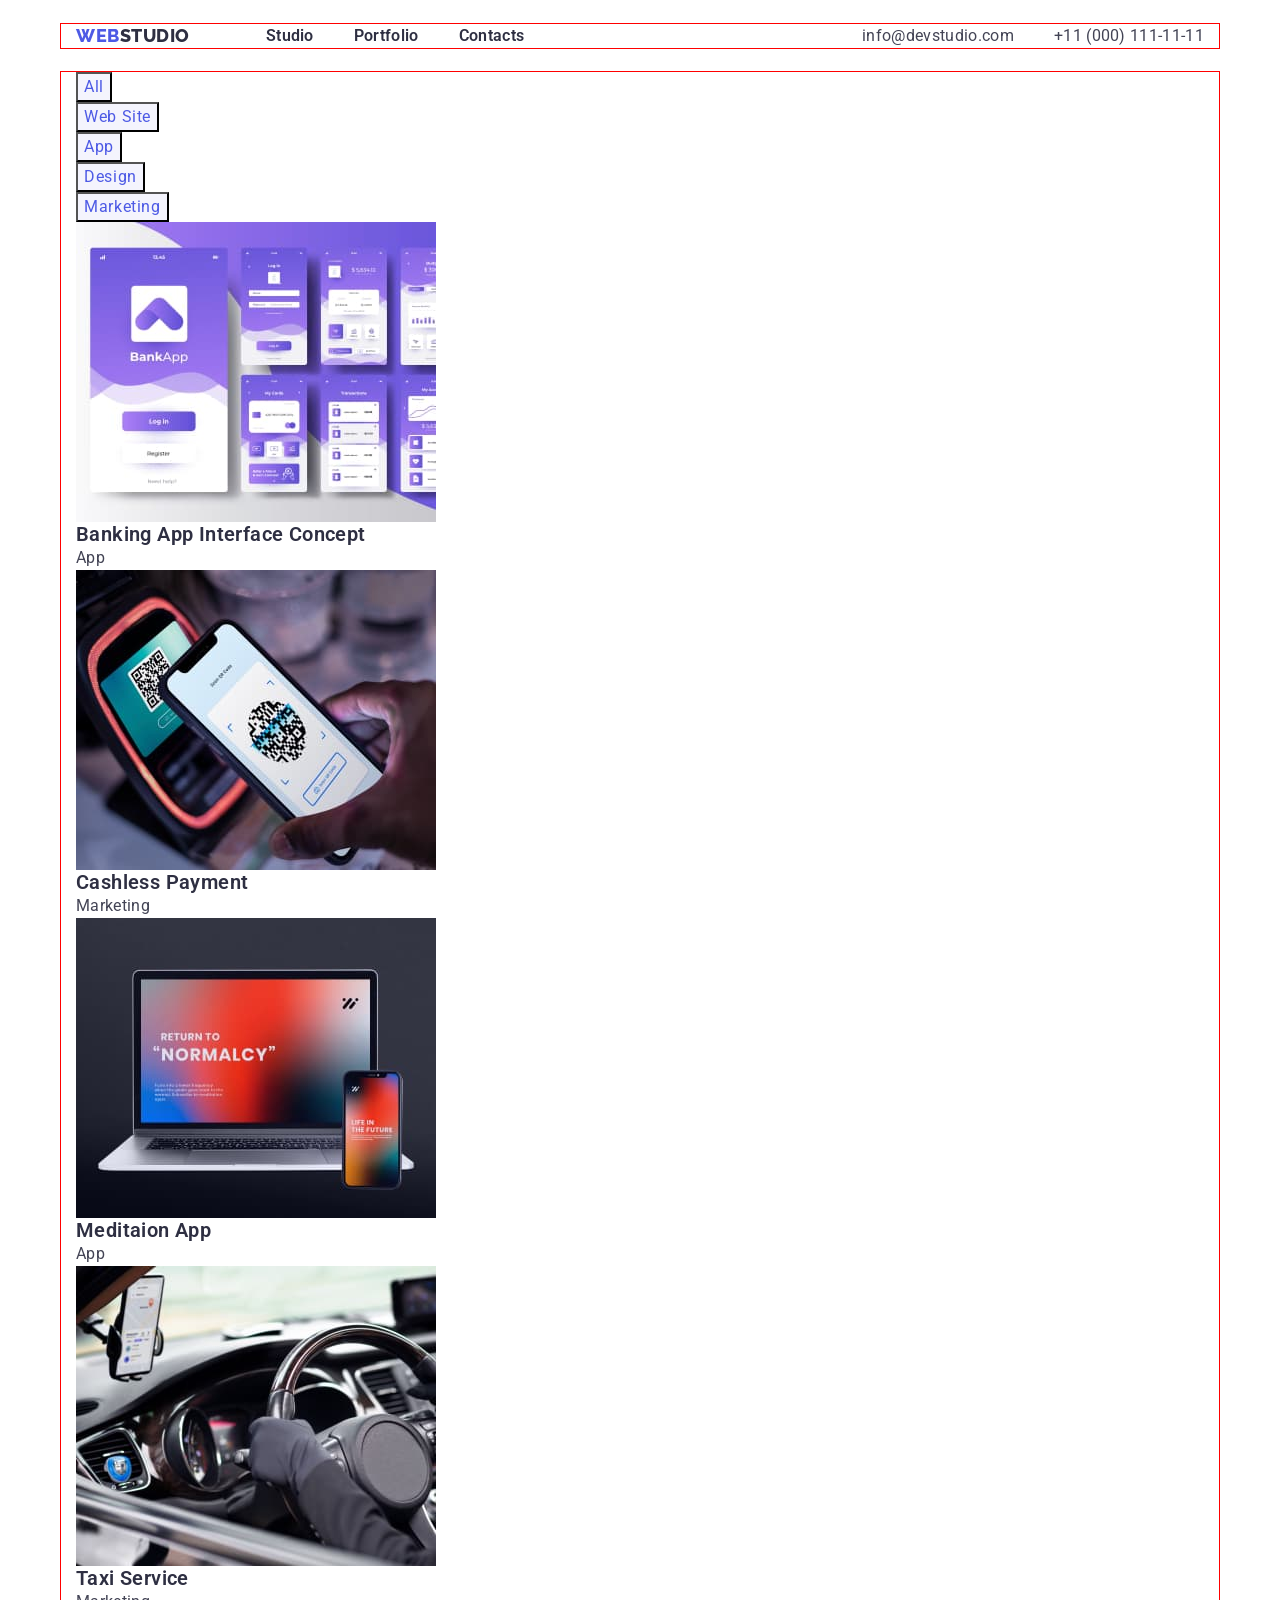
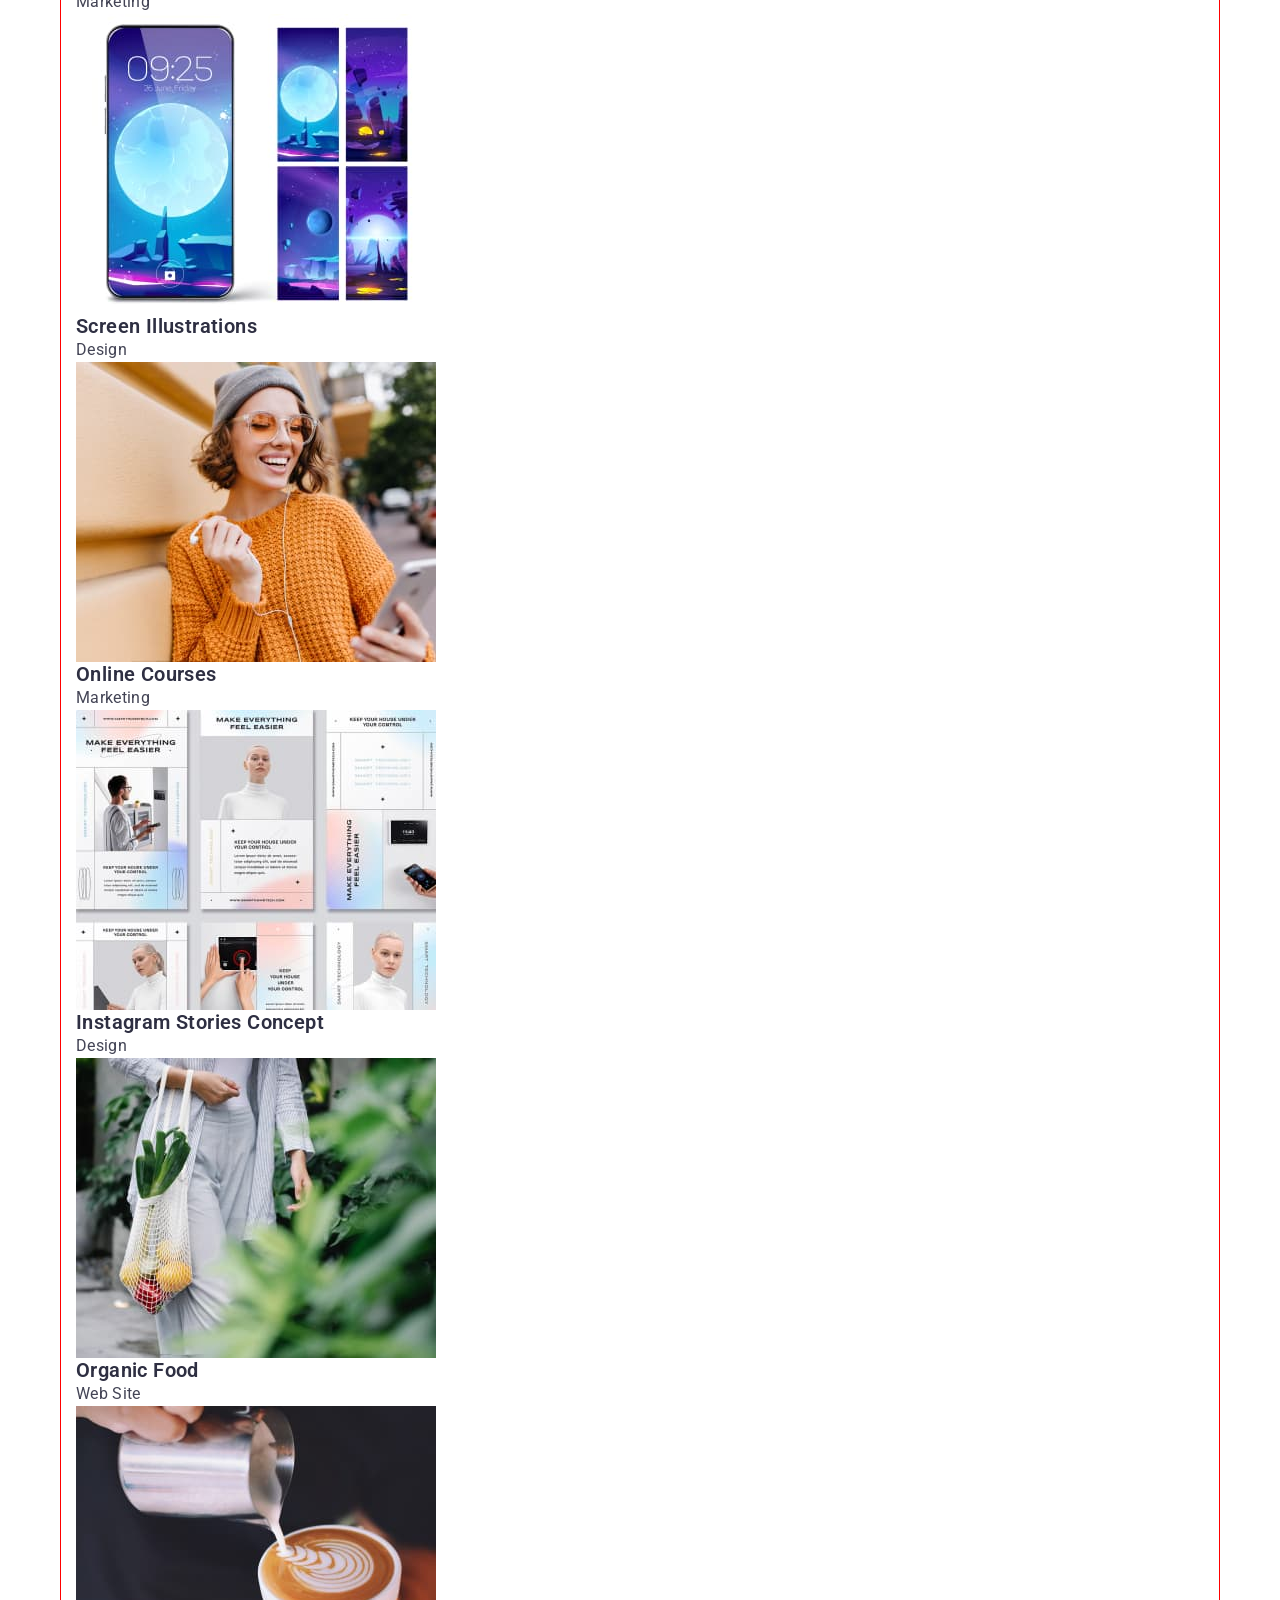
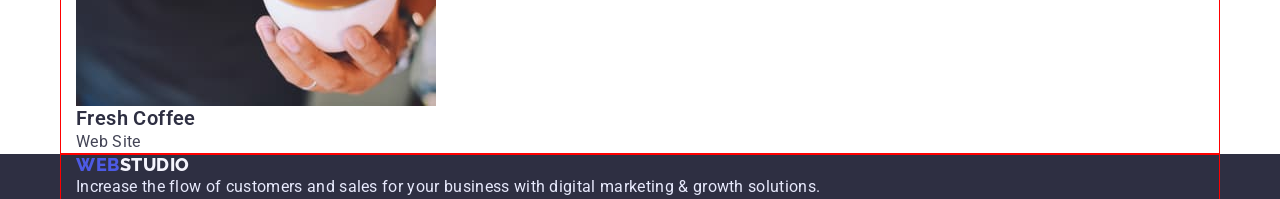
==== portfolio.html @ eb42c582 "Add the beginning ot the 3rd HW" ====
<!DOCTYPE html>
<html lang="en">
  <head>
    <meta charset="UTF-8" />
    <meta http-equiv="X-UA-Compatible" content="IE=edge" />
    <meta name="viewport" content="width=device-width, initial-scale=1.0" />
    <title>Portfolio</title>

    <link rel="preconnect" href="https://fonts.googleapis.com" />
    <link rel="preconnect" href="https://fonts.gstatic.com" crossorigin />
    <link
      href="https://fonts.googleapis.com/css2?family=Raleway:wght@800&family=Roboto:wght@400;500;700;900&display=swap"
      rel="stylesheet"
    />
    <link
      rel="stylesheet"
      href="https://cdnjs.cloudflare.com/ajax/libs/modern-normalize/1.1.0/modern-normalize.min.css"
      integrity="sha512-wpPYUAdjBVSE4KJnH1VR1HeZfpl1ub8YT/NKx4PuQ5NmX2tKuGu6U/JRp5y+Y8XG2tV+wKQpNHVUX03MfMFn9Q=="
      crossorigin="anonymous"
      referrerpolicy="no-referrer"
    />
    <link rel="stylesheet" href="./css/styles.css" />
  </head>

  <body class="body">
    <header class="header">
      <div class="container header-container">
        <nav class="header-nav">
          <a href="./index.html" class="header-logo link"
            >web<span>studio</span></a
          >
          <ul class="header-list list">
            <li><a href="./index.html" class="header-link link">Studio</a></li>
            <li><a href="" class="header-link link">Portfolio</a></li>
            <li><a href="" class="header-link link">Contacts</a></li>
          </ul>
        </nav>
        <ul class="header-contacts list">
          <li>
            <a
              href="mailto:info@devstudio.com"
              class="header-contacts-item link"
              >info@devstudio.com</a
            >
          </li>
          <li>
            <a href="tel:+110001111111" class="header-contacts-item link"
              >+11 (000) 111-11-11</a
            >
          </li>
        </ul>
      </div>
    </header>

    <main>
      <section class="portfolio-site">
        <div class="container">
          <h1 class="visually-hidden">Portfolio</h1>
          <ul class="portfolio-button-list list">
            <li><button type="button" class="portfolio-btn">All</button></li>
            <li>
              <button type="button" class="portfolio-btn">Web Site</button>
            </li>
            <li><button type="button" class="portfolio-btn">App</button></li>
            <li><button type="button" class="portfolio-btn">Design</button></li>
            <li>
              <button type="button" class="portfolio-btn">Marketing</button>
            </li>
          </ul>
          <ul class="portfolio-offer list">
            <li class="portfolio-offer-item">
              <img
                src="./images/portfolio-pic-1.jpg"
                alt="Inferface of an banking app"
                width="360"
                height="300"
              />
              <h2 class="offer-name">Banking App Interface Concept</h2>
              <p class="offer-type">App</p>
            </li>
            <li class="portfolio-offer-item">
              <img
                src="./images/portfolio-pic-2.jpg"
                alt="Process of cashless payment"
                width="360"
                height="300"
              />
              <h2 class="offer-name">Cashless Payment</h2>
              <p class="offer-type">Marketing</p>
            </li>
            <li class="portfolio-offer-item">
              <img
                src="./images/portfolio-pic-3.jpg"
                alt="Interface of an App on the screens of a computer and a mobile phone"
                width="360"
                height="300"
              />
              <h2 class="offer-name">Meditaion App</h2>
              <p class="offer-type">App</p>
            </li>
            <li class="portfolio-offer-item">
              <img
                src="./images/portfolio-pic-4.jpg"
                alt="Driver's seat in a car"
                width="360"
                height="300"
              />
              <h2 class="offer-name">Taxi Service</h2>
              <p class="offer-type">Marketing</p>
            </li>
            <li class="portfolio-offer-item">
              <img
                src="./images/portfolio-pic-5.jpg"
                alt="Design of screens of a mobile phone"
                width="360"
                height="300"
              />
              <h2 class="offer-name">Screen Illustrations</h2>
              <p class="offer-type">Design</p>
            </li>
            <li class="portfolio-offer-item">
              <img
                src="./images/portfolio-pic-6.jpg"
                alt="A smiling lady with a mobile phone"
                width="360"
                height="300"
              />
              <h2 class="offer-name">Online Courses</h2>
              <p class="offer-type">Marketing</p>
            </li>
            <li class="portfolio-offer-item">
              <img
                src="./images/portfolio-pic-7.jpg"
                alt="Ideas of Instagram Stories"
                width="360"
                height="300"
              />
              <h2 class="offer-name">Instagram Stories Concept</h2>
              <p class="offer-type">Design</p>
            </li>
            <li class="portfolio-offer-item">
              <img
                src="./images/portfolio-pic-8.jpg"
                alt="Food in an eco-bag"
                width="360"
                height="300"
              />
              <h2 class="offer-name">Organic Food</h2>
              <p class="offer-type">Web Site</p>
            </li>
            <li class="portfolio-offer-item">
              <img
                src="./images/portfolio-pic-9.jpg"
                alt="Coffee"
                width="360"
                height="300"
              />
              <h2 class="offer-name">Fresh Coffee</h2>
              <p class="offer-type">Web Site</p>
            </li>
          </ul>
        </div>
      </section>
    </main>

    <footer class="footer">
      <div class="container">
        <a href="./index.html" class="footer-logo link"
          >web<span>studio</span></a
        >
        <p class="footer-text">
          Increase the flow of customers and sales for your business with
          digital marketing & growth solutions.
        </p>
      </div>
    </footer>
  </body>
</html>
---- css/styles.css ----
:root {
  --main-title-color: #2e2f42;
  --main-text-color: #434455;
  --main-background-color: #ffffff;
  --secondary-background-color: #2e2f42;
  --button-background-color-accent: #4d5ae5;
}

p,
h1,
h2,
h3,
h4,
h5,
h6 {
  margin: 0;
}

ul {
  margin: 0;
  padding-left: 0;
}

img {
  display: block;
  max-width: 100%;
  height: auto;
}

.list {
  list-style: none;
}

.link {
  text-decoration: none;
}

.body {
  font-family: "Roboto", sans-serif;
}

/* --------- Header ----------*/

.container {
  outline: 1px solid red;
  width: 1158px;
  padding-left: 15px;
  padding-right: 15px;
  margin: 0 auto;
}

.header {
  padding-top: 24px;
  padding-bottom: 24px;
  background-color: #ffffff;
}

.header-container {
  display: flex;
}

.header-nav {
  display: flex;
  align-items: center;
  margin-right: auto;
}

.header-logo {
  margin-right: 76px;
  font-family: "Raleway", sans-serif;
  font-weight: 800;
  font-size: 18px;
  line-height: 1.17;
  letter-spacing: 0.03em;
  text-transform: uppercase;
  color: #4d5ae5;
}

.header-logo > span {
  color: #2e2f42;
}

.header-list {
  display: flex;
  gap: 40px;
}

.header-link {
  font-weight: 600;
  font-size: 16px;
  line-height: 1.5;
  letter-spacing: 0.02em;
  color: #2e2f42;
}

.header-link:hover,
.header-link:focus {
  color: #4d5ae5;
}

.header-contacts {
  display: flex;
  gap: 40px;
}

.header-contacts-item {
  font-weight: 400;
  font-size: 16px;
  line-height: 1.5;
  letter-spacing: 0.02em;
  color: #434455;
}

.header-contacts-item:hover,
.header-contacts-item:focus {
  color: #404bbf;
}

/* --------- Hero ----------*/
.hero {
  background-color: var(--secondary-background-color);
  text-align: center;
  padding-top: 188px;
  padding-bottom: 188px;
}

.hero-title {
  width: 494px;
  margin-bottom: 48px;
  font-weight: 700;
  font-size: 56px;
  line-height: 1.07;
  letter-spacing: 0.02em;
  text-align: center;
  color: #ffffff;
}

.hero-button {
  display: inline-block;
  font-family: "Roboto", sans-serif;
  font-size: 16px;
  color: #ffffff;
  background-color: var(--button-background-color-accent);
  cursor: pointer;
}

.hero-button:hover,
.hero-button:focus {
  color: #ffffff;
  background-color: #404bbf;
}

/* --------- Values ----------*/
.values {
  background-color: var(--main-background-color);
}

.visually-hidden {
  position: absolute;
  width: 1px;
  height: 1px;
  margin: -1px;
  border: 0;
  padding: 0;
  white-space: nowrap;
  clip-path: inset(100%);
  clip: rect(0 0 0 0);
  overflow: hidden;
}

.values-item {
  font-weight: 600;
  font-size: 20px;
  line-height: 1.02;
  letter-spacing: 0.02em;
  color: var(--main-title-color);
}

.values-item-text {
  font-size: 16px;
  line-height: 1.28;
  letter-spacing: 0.02em;
  color: var(--main-text-color);
}

/* --------- What are we doing ----------*/
.offer {
  background-color: var(--main-background-color);
}

.offer-title {
  font-weight: 600;
  font-size: 36px;
  line-height: 1.11;
  letter-spacing: 0.02em;
  color: var(--main-title-color);
}

/* --------- Our team ----------*/
.team {
  background-color: #f4f4fd;
}

.team-title {
  font-weight: 600;
  font-size: 36px;
  line-height: 1.11;
  letter-spacing: 0.02em;
  color: var(--main-title-color);
}

.team-item {
  background-color: var(--main-background-color);
}

.team-name {
  font-weight: 600;
  font-size: 20px;
  line-height: 1.2;
  letter-spacing: 0.02em;
  color: var(--main-title-color);
}

.team-position {
  font-size: 16px;
  line-height: 1.5;
  letter-spacing: 0.02em;
  color: var(--main-text-color);
}

/* --------- Footer ----------*/
.footer {
  background-color: var(--secondary-background-color);
}

.footer-logo {
  font-family: "Raleway", sans-serif;
  font-weight: 800;
  font-size: 18px;
  line-height: 1.17;
  letter-spacing: 0.03em;
  text-transform: uppercase;
  color: #4d5ae5;
}

.footer-logo > span {
  color: #f4f4fd;
}

.footer-text {
  font-size: 16px;
  line-height: 1.5;
  letter-spacing: 0.02em;
  color: #e7e9fc;
}

/* --------- Portfolio  ----------*/

.portfolio-site {
  background-color: var(--main-background-color);
}

.portfolio-btn {
  font-family: "Roboto", sans-serif;
  font-size: 16px;
  line-height: 1.5;
  letter-spacing: 0.04em;
  color: #4d5ae5;
  background-color: #f4f4fd;
  cursor: pointer;
}

.portfolio-btn:hover,
.portfolio-btn:focus {
  color: #ffffff;
  background-color: var(--button-background-color-accent);
}

.offer-name {
  font-weight: 600;
  font-size: 20px;
  line-height: 1.2;
  letter-spacing: 0.02em;
  color: var(--main-title-color);
}

.offer-type {
  font-size: 16px;
  line-height: 1.5;
  letter-spacing: 0.02em;
  color: var(--main-text-color);
}
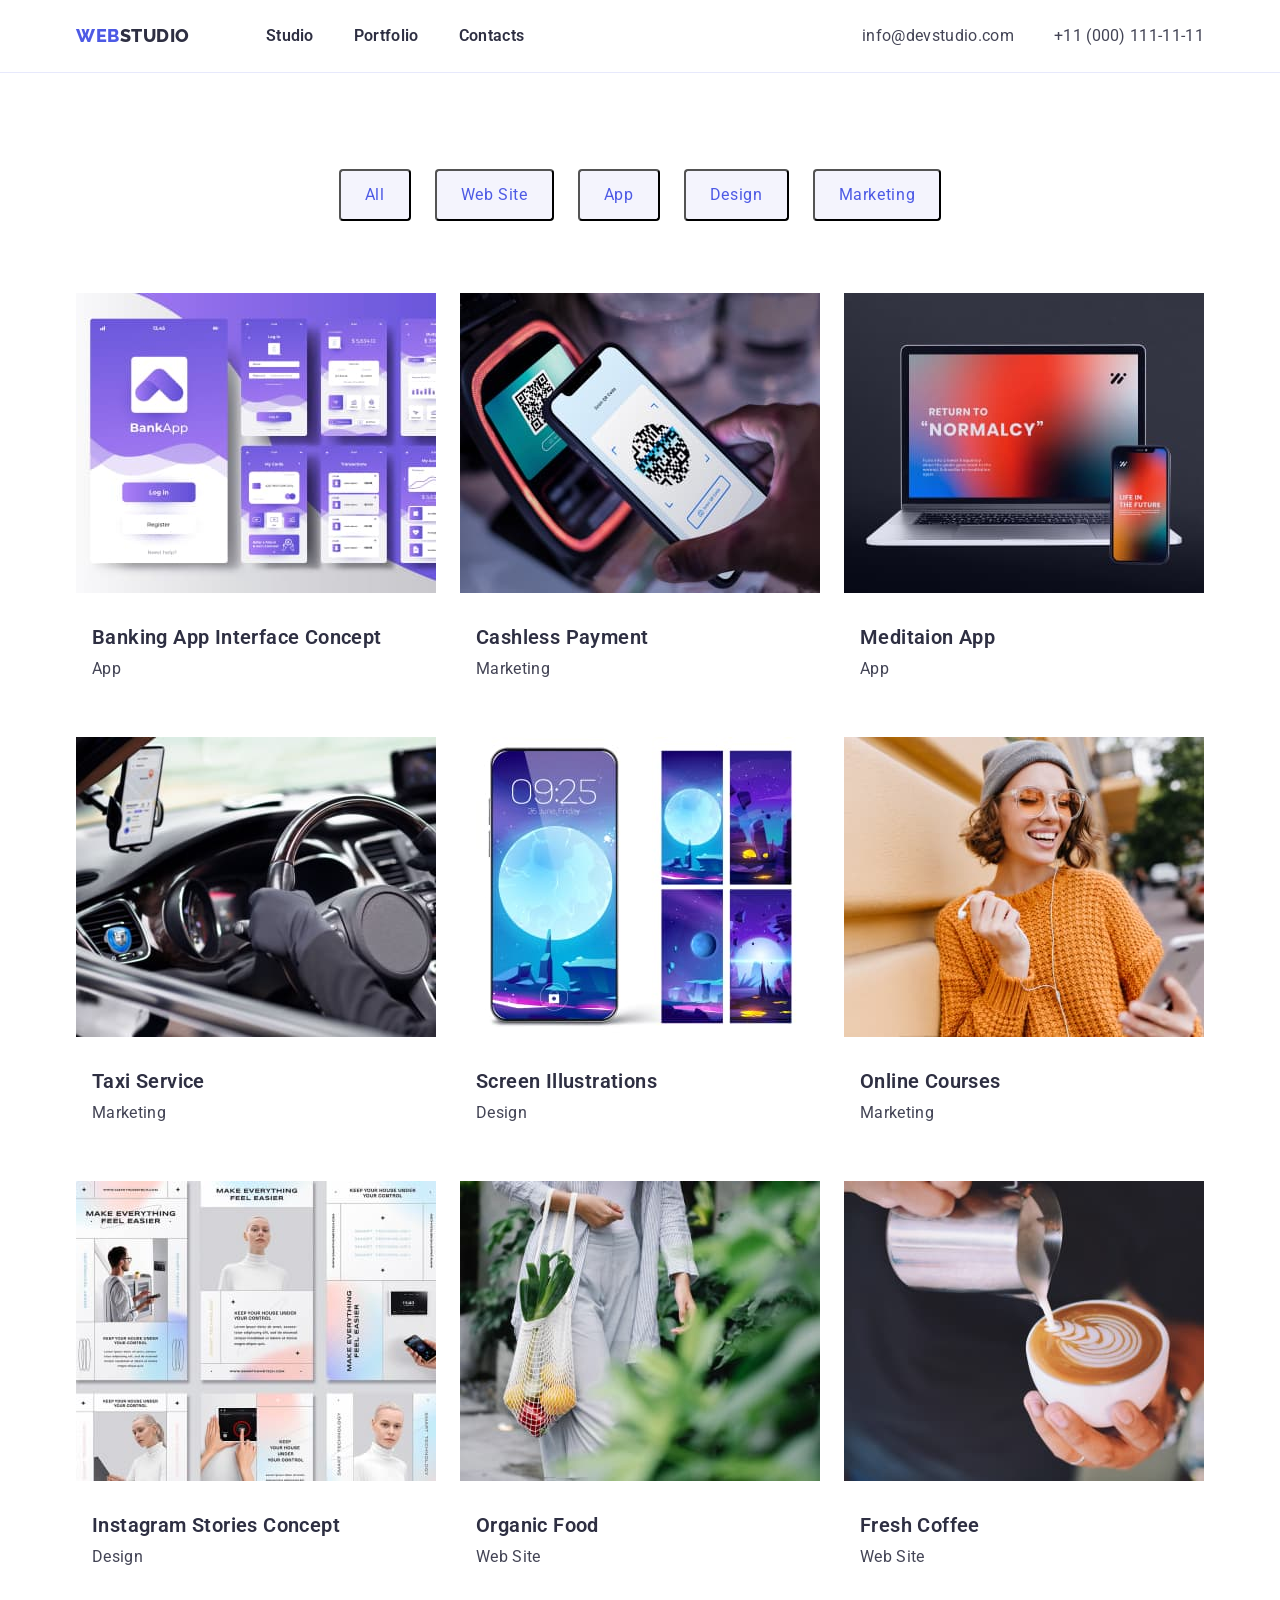
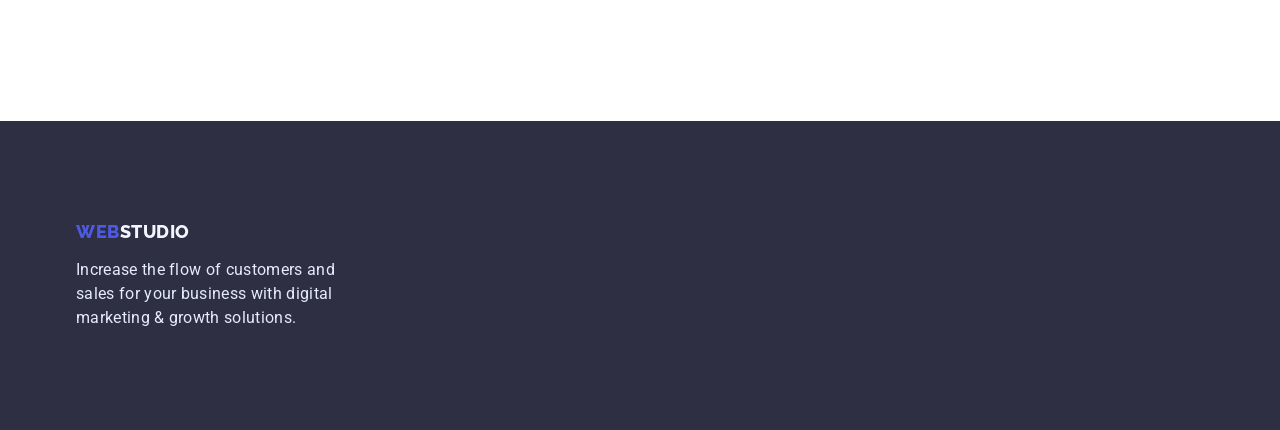
==== commit 29b1813a: "Use Block model and add Flex HW 3 for GoIT" ====
--- a/portfolio.html
+++ b/portfolio.html
@@ -54,7 +54,7 @@
 
     <main>
       <section class="portfolio-site">
-        <div class="container">
+        <div class="container portfolio-site-container">
           <h1 class="visually-hidden">Portfolio</h1>
           <ul class="portfolio-button-list list">
             <li><button type="button" class="portfolio-btn">All</button></li>
@@ -62,7 +62,9 @@
               <button type="button" class="portfolio-btn">Web Site</button>
             </li>
             <li><button type="button" class="portfolio-btn">App</button></li>
-            <li><button type="button" class="portfolio-btn">Design</button></li>
+            <li>
+              <button type="button" class="portfolio-btn">Design</button>
+            </li>
             <li>
               <button type="button" class="portfolio-btn">Marketing</button>
             </li>
@@ -75,8 +77,10 @@
                 width="360"
                 height="300"
               />
-              <h2 class="offer-name">Banking App Interface Concept</h2>
-              <p class="offer-type">App</p>
+              <div class="portfolio-offer-text">
+                <h2 class="offer-name">Banking App Interface Concept</h2>
+                <p class="offer-type">App</p>
+              </div>
             </li>
             <li class="portfolio-offer-item">
               <img
@@ -85,8 +89,10 @@
                 width="360"
                 height="300"
               />
-              <h2 class="offer-name">Cashless Payment</h2>
-              <p class="offer-type">Marketing</p>
+              <div class="portfolio-offer-text">
+                <h2 class="offer-name">Cashless Payment</h2>
+                <p class="offer-type">Marketing</p>
+              </div>
             </li>
             <li class="portfolio-offer-item">
               <img
@@ -95,8 +101,10 @@
                 width="360"
                 height="300"
               />
-              <h2 class="offer-name">Meditaion App</h2>
-              <p class="offer-type">App</p>
+              <div class="portfolio-offer-text">
+                <h2 class="offer-name">Meditaion App</h2>
+                <p class="offer-type">App</p>
+              </div>
             </li>
             <li class="portfolio-offer-item">
               <img
@@ -105,8 +113,10 @@
                 width="360"
                 height="300"
               />
-              <h2 class="offer-name">Taxi Service</h2>
-              <p class="offer-type">Marketing</p>
+              <div class="portfolio-offer-text">
+                <h2 class="offer-name">Taxi Service</h2>
+                <p class="offer-type">Marketing</p>
+              </div>
             </li>
             <li class="portfolio-offer-item">
               <img
@@ -115,8 +125,10 @@
                 width="360"
                 height="300"
               />
-              <h2 class="offer-name">Screen Illustrations</h2>
-              <p class="offer-type">Design</p>
+              <div class="portfolio-offer-text">
+                <h2 class="offer-name">Screen Illustrations</h2>
+                <p class="offer-type">Design</p>
+              </div>
             </li>
             <li class="portfolio-offer-item">
               <img
@@ -125,8 +137,10 @@
                 width="360"
                 height="300"
               />
-              <h2 class="offer-name">Online Courses</h2>
-              <p class="offer-type">Marketing</p>
+              <div class="portfolio-offer-text">
+                <h2 class="offer-name">Online Courses</h2>
+                <p class="offer-type">Marketing</p>
+              </div>
             </li>
             <li class="portfolio-offer-item">
               <img
@@ -135,8 +149,10 @@
                 width="360"
                 height="300"
               />
-              <h2 class="offer-name">Instagram Stories Concept</h2>
-              <p class="offer-type">Design</p>
+              <div class="portfolio-offer-text">
+                <h2 class="offer-name">Instagram Stories Concept</h2>
+                <p class="offer-type">Design</p>
+              </div>
             </li>
             <li class="portfolio-offer-item">
               <img
@@ -145,8 +161,10 @@
                 width="360"
                 height="300"
               />
-              <h2 class="offer-name">Organic Food</h2>
-              <p class="offer-type">Web Site</p>
+              <div class="portfolio-offer-text">
+                <h2 class="offer-name">Organic Food</h2>
+                <p class="offer-type">Web Site</p>
+              </div>
             </li>
             <li class="portfolio-offer-item">
               <img
@@ -155,8 +173,10 @@
                 width="360"
                 height="300"
               />
-              <h2 class="offer-name">Fresh Coffee</h2>
-              <p class="offer-type">Web Site</p>
+              <div class="portfolio-offer-text">
+                <h2 class="offer-name">Fresh Coffee</h2>
+                <p class="offer-type">Web Site</p>
+              </div>
             </li>
           </ul>
         </div>
@@ -164,7 +184,7 @@
     </main>
 
     <footer class="footer">
-      <div class="container">
+      <div class="container footer-container">
         <a href="./index.html" class="footer-logo link"
           >web<span>studio</span></a
         >
--- a/css/styles.css
+++ b/css/styles.css
@@ -42,7 +42,7 @@
 /* --------- Header ----------*/
 
 .container {
-  outline: 1px solid red;
+  /* outline: 1px solid red; */
   width: 1158px;
   padding-left: 15px;
   padding-right: 15px;
@@ -53,6 +53,7 @@
   padding-top: 24px;
   padding-bottom: 24px;
   background-color: #ffffff;
+  border-bottom: 1px solid #e7e9fc;
 }
 
 .header-container {
@@ -125,7 +126,9 @@
 }
 
 .hero-title {
-  width: 494px;
+  width: 496px;
+  margin-left: auto;
+  margin-right: auto;
   margin-bottom: 48px;
   font-weight: 700;
   font-size: 56px;
@@ -137,10 +140,13 @@
 
 .hero-button {
   display: inline-block;
+  min-width: 210px;
+  padding: 16px 32px;
   font-family: "Roboto", sans-serif;
   font-size: 16px;
   color: #ffffff;
   background-color: var(--button-background-color-accent);
+  border-radius: 4px;
   cursor: pointer;
 }
 
@@ -153,6 +159,10 @@
 /* --------- Values ----------*/
 .values {
   background-color: var(--main-background-color);
+}
+
+.values-container {
+  padding: 120px 15px;
 }
 
 .visually-hidden {
@@ -168,7 +178,18 @@
   overflow: hidden;
 }
 
+.values-list {
+  display: flex;
+  gap: 24px;
+}
+
+.values-block {
+  width: 264px;
+}
+
 .values-item {
+  width: ;
+  margin-bottom: 8px;
   font-weight: 600;
   font-size: 20px;
   line-height: 1.02;
@@ -189,11 +210,19 @@
 }
 
 .offer-title {
+  margin-bottom: 72px;
+  text-align: center;
   font-weight: 600;
   font-size: 36px;
   line-height: 1.11;
   letter-spacing: 0.02em;
   color: var(--main-title-color);
+}
+
+.offer-picture {
+  display: flex;
+  margin-bottom: 120px;
+  gap: 24px;
 }
 
 /* --------- Our team ----------*/
@@ -201,7 +230,14 @@
   background-color: #f4f4fd;
 }
 
+.team-container {
+  padding-top: 120px;
+  padding-bottom: 120px;
+}
+
 .team-title {
+  text-align: center;
+  padding-bottom: 72px;
   font-weight: 600;
   font-size: 36px;
   line-height: 1.11;
@@ -209,11 +245,23 @@
   color: var(--main-title-color);
 }
 
+.team-list {
+  display: flex;
+  gap: 24px;
+}
+
 .team-item {
   background-color: var(--main-background-color);
 }
 
+.team-text {
+  padding-top: 32px;
+  padding-bottom: 32px;
+  text-align: center;
+}
+
 .team-name {
+  margin-bottom: 8px;
   font-weight: 600;
   font-size: 20px;
   line-height: 1.2;
@@ -233,7 +281,14 @@
   background-color: var(--secondary-background-color);
 }
 
+.footer-container {
+  padding-top: 100px;
+  padding-bottom: 100px;
+}
+
 .footer-logo {
+  display: inline-block;
+  margin-bottom: 16px;
   font-family: "Raleway", sans-serif;
   font-weight: 800;
   font-size: 18px;
@@ -248,6 +303,7 @@
 }
 
 .footer-text {
+  width: 264px;
   font-size: 16px;
   line-height: 1.5;
   letter-spacing: 0.02em;
@@ -260,13 +316,27 @@
   background-color: var(--main-background-color);
 }
 
+.portfolio-site-container {
+  padding-top: 96px;
+  padding-bottom: 120px;
+}
+
+.portfolio-button-list {
+  display: flex;
+  margin-bottom: 72px;
+  gap: 24px;
+  justify-content: center;
+}
+
 .portfolio-btn {
+  padding: 12px 24px;
   font-family: "Roboto", sans-serif;
   font-size: 16px;
   line-height: 1.5;
   letter-spacing: 0.04em;
   color: #4d5ae5;
   background-color: #f4f4fd;
+  border-radius: 4px;
   cursor: pointer;
 }
 
@@ -276,7 +346,22 @@
   background-color: var(--button-background-color-accent);
 }
 
+.portfolio-offer {
+  display: flex;
+  flex-wrap: wrap;
+  gap: 24px;
+}
+
+.portfolio-offer-item {
+  width: ((100% - 48px) / 3);
+}
+
+.portfolio-offer-text {
+  padding: 32px 16px;
+}
+
 .offer-name {
+  margin-bottom: 8px;
   font-weight: 600;
   font-size: 20px;
   line-height: 1.2;
